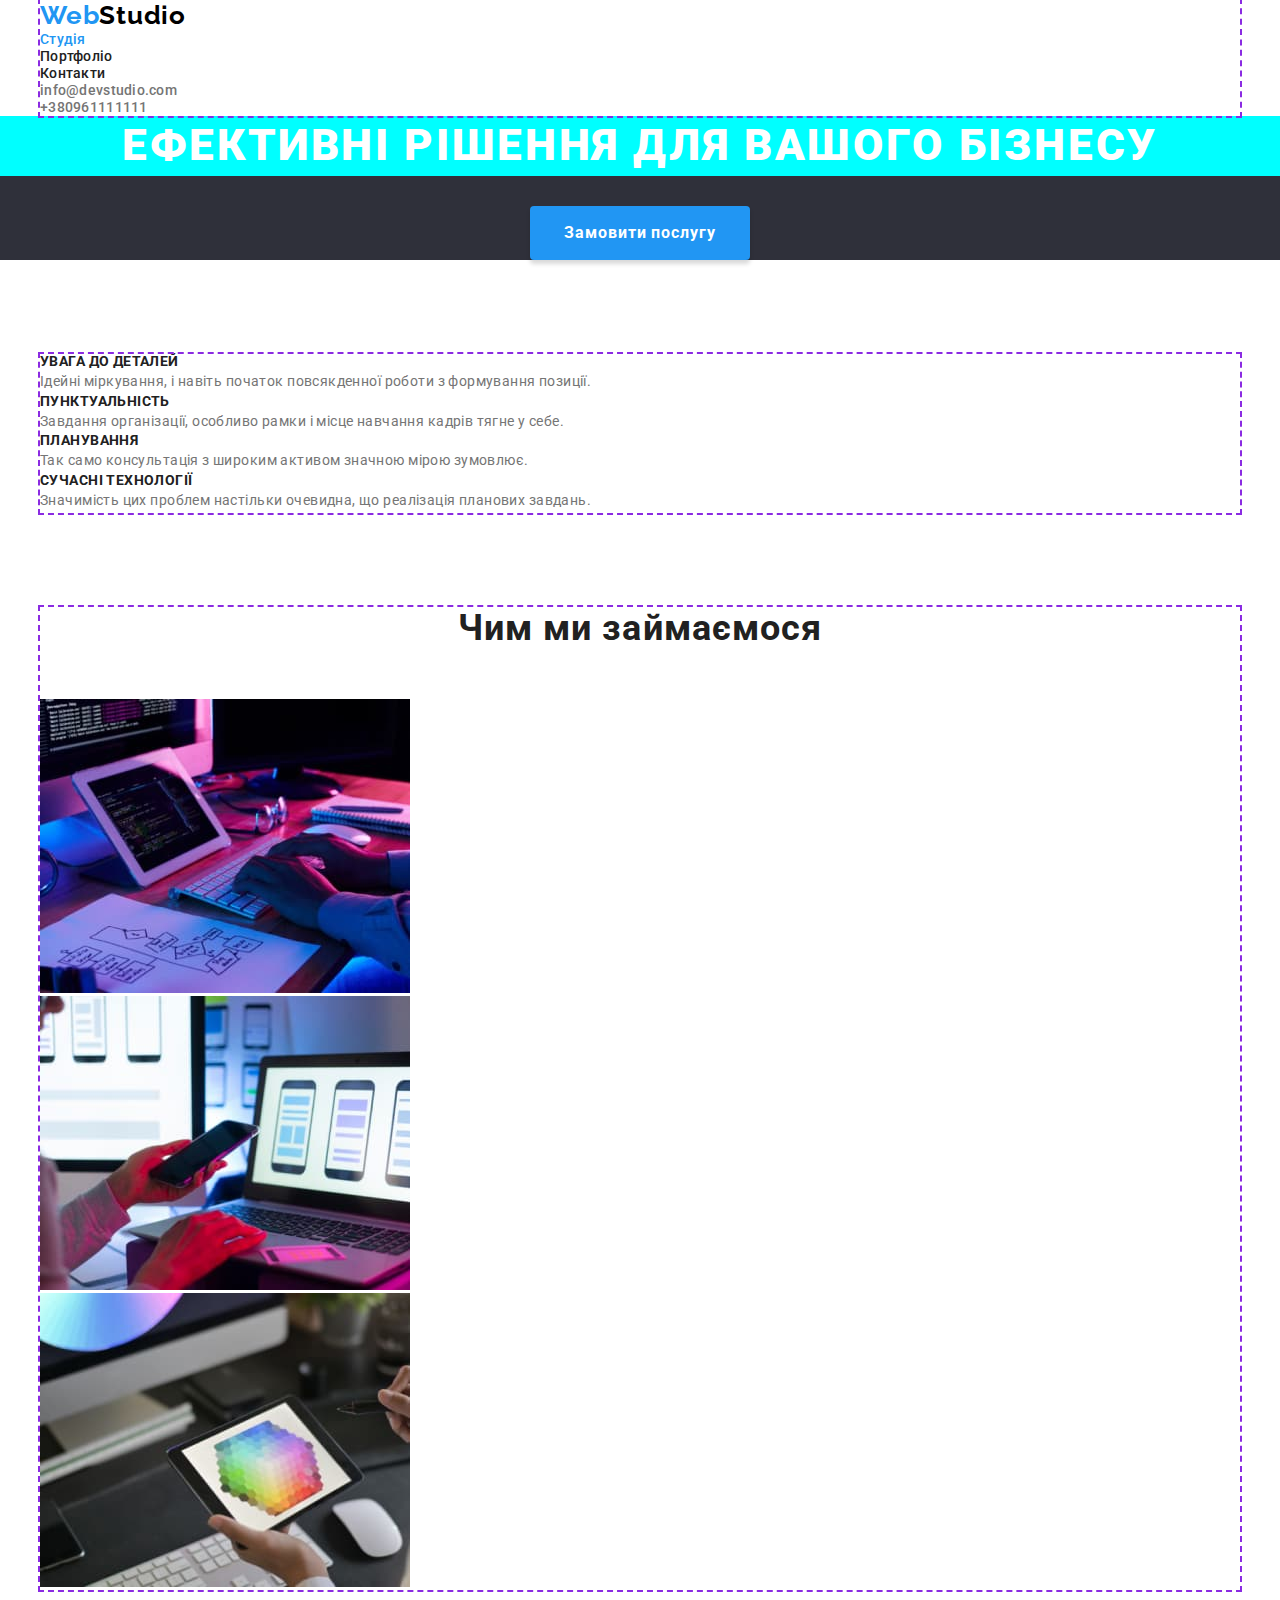
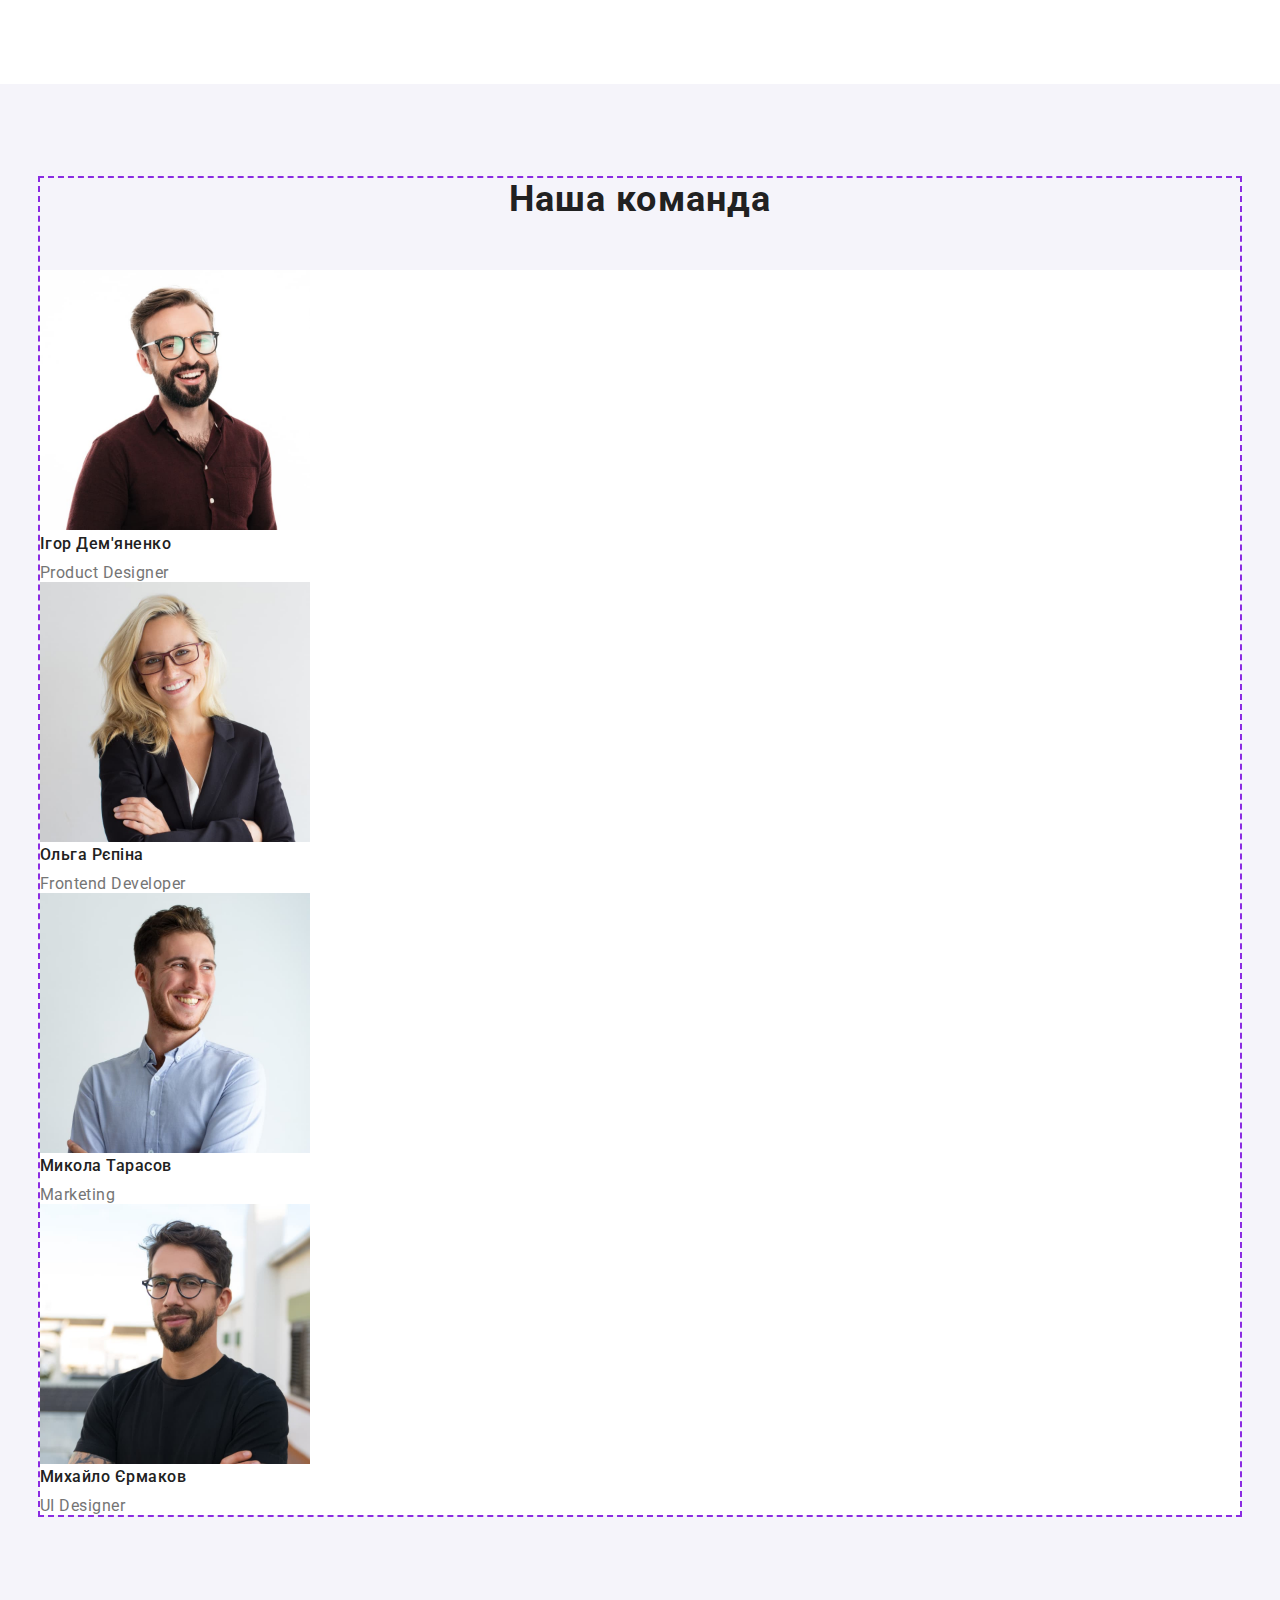
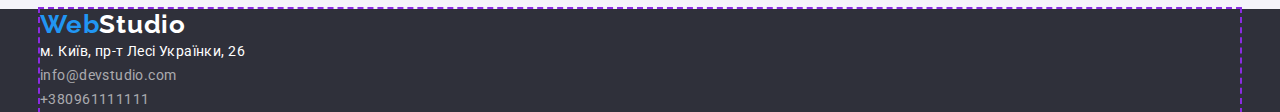
==== index.html @ f0065f86 "ДЗ№3" ====
<!DOCTYPE html>
<html lang="uk">
  <head>
    <meta charset="UTF-8" />
    <meta http-equiv="X-UA-Compatible" content="IE=edge" />
    <meta name="viewport" content="width=device-width, initial-scale=1.0" />

    <title>WebStudio</title>
    <link rel="preconnect" href="https://fonts.googleapis.com" />
    <link rel="preconnect" href="https://fonts.gstatic.com" crossorigin />
    <link
      href="https://fonts.googleapis.com/css2?family=Raleway:wght@700&family=Roboto:wght@400;500;700;900&display=swap"
      rel="stylesheet"
    />
    <link
      rel="stylesheet"
      href="https://cdnjs.cloudflare.com/ajax/libs/modern-normalize/1.1.0/modern-normalize.min.css"
    />
    <link rel="stylesheet" href="./css/style.css" />
  </head>
  <body>
    <!--Шапка сайту-->
    <header class="page-header">
      <div class="container">
        <nav>
          <a class="logo link" href="index.html"
            >Web<span class="logo-wrap">Studio</span>
          </a>
          <ul class="list">
            <li>
              <a class="site-nav link current" href="./index.html">Студія</a>
            </li>
            <li>
              <a class="site-nav link" href="./portfolio.html">Портфоліо</a>
            </li>
            <li><a class="site-nav link" href="#">Контакти</a></li>
          </ul>
        </nav>
        <ul class="list">
          <li>
            <a class="contacts-header link" href="mailto:info@devstudio.com"
              >info@devstudio.com</a
            >
          </li>
          <li>
            <a class="contacts-header link" href="tel:+380961111111"
              >+380961111111</a
            >
          </li>
        </ul>
      </div>
    </header>
    <main>
      <!--Герой-->
      <section class="hero">
        <h1 class="hero-text">Ефективні рішення для вашого бізнесу</h1>
        <button class="hero-button" type="button">Замовити послугу</button>
      </section>
      <!--Наші переваги-->
      <section class="section features">
        <div class="container">
          <h2 class="visually-hidden">Наші особливості</h2>
          <ul class="list">
            <li>
              <h3 class="features-tittle">УВАГА ДО ДЕТАЛЕЙ</h3>
              <p class="features-text">
                Ідейні міркування, і навіть початок повсякденної роботи з
                формування позиції.
              </p>
            </li>
            <li>
              <h3 class="features-tittle">ПУНКТУАЛЬНІСТЬ</h3>
              <p class="features-text">
                Завдання організації, особливо рамки і місце навчання кадрів
                тягне у себе.
              </p>
            </li>
            <li>
              <h3 class="features-tittle">ПЛАНУВАННЯ</h3>
              <p class="features-text">
                Так само консультація з широким активом значною мірою зумовлює.
              </p>
            </li>
            <li>
              <h3 class="features-tittle">СУЧАСНІ ТЕХНОЛОГІЇ</h3>
              <p class="features-text">
                Значимість цих проблем настільки очевидна, що реалізація
                планових завдань.
              </p>
            </li>
          </ul>
        </div>
      </section>
      <!--Чим займаємося-->
      <section class="section">
        <div class="container">
          <h2 class="section-tittle">Чим ми займаємося</h2>
          <ul class="list">
            <li>
              <img src="./imges/html.jpg" alt="html" width="370" height="294" />
            </li>
            <li>
              <img
                src="./imges/js.jpg"
                alt="javascript"
                width="370"
                height="294"
              />
            </li>
            <li>
              <img src="./imges/css.jpg" alt="css" width="370" height="294" />
            </li>
          </ul>
        </div>
      </section>
      <!--Команда-->
      <section class="team section">
        <div class="container">
          <h2 class="section-tittle">Наша команда</h2>
          <ul class="list">
            <li class="list-back">
              <img
                src="./imges/product_designer.jpg"
                alt="product_designer"
                width="270"
                height="260"
              />
              <h3 class="team-name">Ігор Дем'яненко</h3>
              <p class="team-text">Product Designer</p>
            </li>
            <li class="list-back">
              <img
                src="./imges/frontend_developer.jpg"
                alt="frontend_developer"
                width="270"
                height="260"
              />
              <h3 class="team-name">Ольга Рєпіна</h3>
              <p class="team-text">Frontend Developer</p>
            </li>
            <li class="list-back">
              <img
                src="./imges/marketing.jpg"
                alt="marketing"
                width="270"
                height="260"
              />
              <h3 class="team-name">Микола Тарасов</h3>
              <p class="team-text">Marketing</p>
            </li>
            <li class="list-back">
              <img
                src="./imges/ul_designer.jpg"
                alt="ul_designer"
                width="270"
                height="260"
              />
              <h3 class="team-name">Михайло Єрмаков</h3>
              <p class="team-text">UI Designer</p>
            </li>
          </ul>
        </div>
      </section>
    </main>
    <!--Футтер-->
    <footer class="footer">
      <div class="container">
        <a class="logo link" href="#"
          >Web<span class="logo-footer">Studio</span>
        </a>
        <address>
          <ul class="list">
            <li>
              <a
                class="footer-address link"
                href="https://goo.gl/maps/43y1ShWH6YqDdSyP7"
                target="_blank"
                rel="noopener nofollow noreferrer "
                >м. Київ, пр-т Лесі Українки, 26
              </a>
            </li>
            <li>
              <a class="footer-contacts link" href="mailto:info@devstudio.com"
                >info@devstudio.com</a
              >
            </li>
            <li>
              <a class="footer-contacts link" href="tel:+380961111111"
                >+380961111111</a
              >
            </li>
          </ul>
        </address>
      </div>
    </footer>
  </body>
</html>
---- css/style.css ----
/*колір основного тексту #212121;*/
/*колір допоміжного тексту #757575;*/
/*білий колір #FFFFFF;*/
/*акцент  #2196F3;*/

:root {
    --main-font: 'Roboto', sans-serif;
    /*колір-змінні*/
    --main-color:#212121;
    --secondary-color:#757575;
    --akcent-color:#2196F3;
    --white-color:#FFFFFF;
    --logo-secondary-color: #000000;
    --hero-footer-background:#2F303A;
    --background-team:#F5F4FA;
    --button-hover:#188CE8;
    --footer-contact-color:rgba(255, 255, 255, 0.6)

}
body{
    background-color:var(--white-color);
    font-family:var(--main-font);
    color:var(--main-color);
    font-size: 14px;
}
.list {
    padding: 0;
    margin: 0;
    list-style: none;
}
.link {
    text-decoration: none;
    font-style: normal;
}
h3,p{
    margin-top: 0;
    margin-bottom: 0;
}

.container {
    margin-left: auto;
    margin-right: auto;
    width: 1200px;
    outline: 2px dashed blueviolet;
}

 /*Шапка сайту*/
 .page-header{
    border-bottom: 1px #ECECEC;
 }
.logo{
    color: var(--akcent-color);
    font-family: 'Raleway';
    font-weight: 700;
    font-size: 26px;
    line-height: 1.19;
    letter-spacing: 0.03em;
    
}
.logo-wrap{
    color: var(--logo-secondary-color);
}

.site-nav{
    color: var(--main-color);
    font-weight: 500;
    line-height: 1.14;
    letter-spacing: 0.02em
}
.site-nav:hover, .site-nav:focus{
    color: var(--akcent-color);
}
.contacts-header {
    color: var(--secondary-color);
    font-weight: 500;
    line-height: 1.14;
    letter-spacing: 0.02em;
}
.contacts-header:hover,.contacts-header:focus {
    color: var(--akcent-color);
}
/*Герой*/
.hero{
    text-align: center;
    background-color:var(--hero-footer-background) ;
}
.hero-text{
    margin-top: 0;
    margin-bottom: 30px;
    color:var(--white-color);
    font-weight: 900;
    font-size: 44px;
    line-height: 1.36;
    letter-spacing: 0.06em;
    text-transform: uppercase;
    background-color: aqua;

}

.hero-button{
    border-radius: 4px;
    padding: 10px 32px;
    background-color: var(--akcent-color);
    color: var(--white-color);
    cursor: pointer;
    border-color:transparent;
    box-shadow: 0px 4px 4px rgba(0, 0, 0, 0.15);
    font-family: var(--main-font);
    font-weight: 700;
    font-size: 16px;
    line-height: 1.9;
    letter-spacing: 0.06em;
}
.hero-button:hover,
.hero-button:focus {
    background-color: var(--button-hover)
}
/*Наші переваги*/
.section{
    padding-top: 94px;
    padding-bottom: 94px;    
}
.features{
    padding-bottom: 0;
}
.features-tittle{
    margin-top: 0;
    margin-bottom: 10;
    color: var(--main-color);
    font-weight: 700;
    font-size: 14px;
    line-height: 1.14;
    letter-spacing: 0.03em;
}
.features-text{
    color: var(--secondary-color);
    font-size: 14px;
    line-height: 1.7;
    letter-spacing: 0.03em;
}
.visually-hidden{
    position: absolute;
    white-space: nowrap;
    width: 1px;
    height: 1px;
    overflow: hidden;
    border: 0;
    padding: 0;
    clip: rect(0 0 0 0);
    clip-path: inset(50%);
    margin: -1px;
}
/*Чим займаємося*/

.section-tittle{
    margin-top: 0;
    margin-bottom: 50px;
    text-align: center;
    font-weight: 700;
    font-size: 36px;
    line-height: 1.17;
    letter-spacing: 0.03em;
}
/*Команда*/
.team{
 
    background-color:var(--background-team);
}

.team-name{
    margin-bottom: 10px;
    font-weight: 500;
    font-size: 16px;
    line-height: 1.19;
    letter-spacing: 0.03em;
    
}
.team-text{
    color: var(--secondary-color);
    font-size: 16px;
    line-height: 1.19;
    letter-spacing: 0.03em;
}
.list-back{
    background-color: var(--white-color);
}

/*Футер*/
.footer{
    background-color:var(--hero-footer-background) ;
}
.logo-footer {
    color: var(--white-color);
}
.footer-address{
    color: var(--white-color);
    letter-spacing: 0.03em;
    line-height:1.71;
}
.footer-contacts{
    color:var(--footer-contact-color) ;
    letter-spacing: 0.03em;
    line-height:1.71;
}
.footer-contacts:hover, .footer-contacts:focus,.footer-address:hover,.footer-address:focus {
    color:var(--akcent-color);
}

/*Портфоліо*/
/*Проекти*/
.filter-button{
color: var(--main-color);
border-color: transparent;
cursor: pointer;
background: var(--background-team);
font-family: inherit;
font-weight: 500;
font-size: 16px;
line-height: 1.62;
text-align: center;
letter-spacing: 0.03em;
}
.filter-button:hover{
color: var(--white-color);
background: var(--akcent-color);
}
.section-project{
    color: var(--main-color);
    font-weight: 700;
    font-size: 18px;
    line-height: 2;
    letter-spacing: 0.06em;
}
.project-text{
    color: var(--secondary-color);
    font-size: 16px;
    line-height: 1.88;
    letter-spacing: 0.03em;
}
.current{
    color: var(--akcent-color);
}
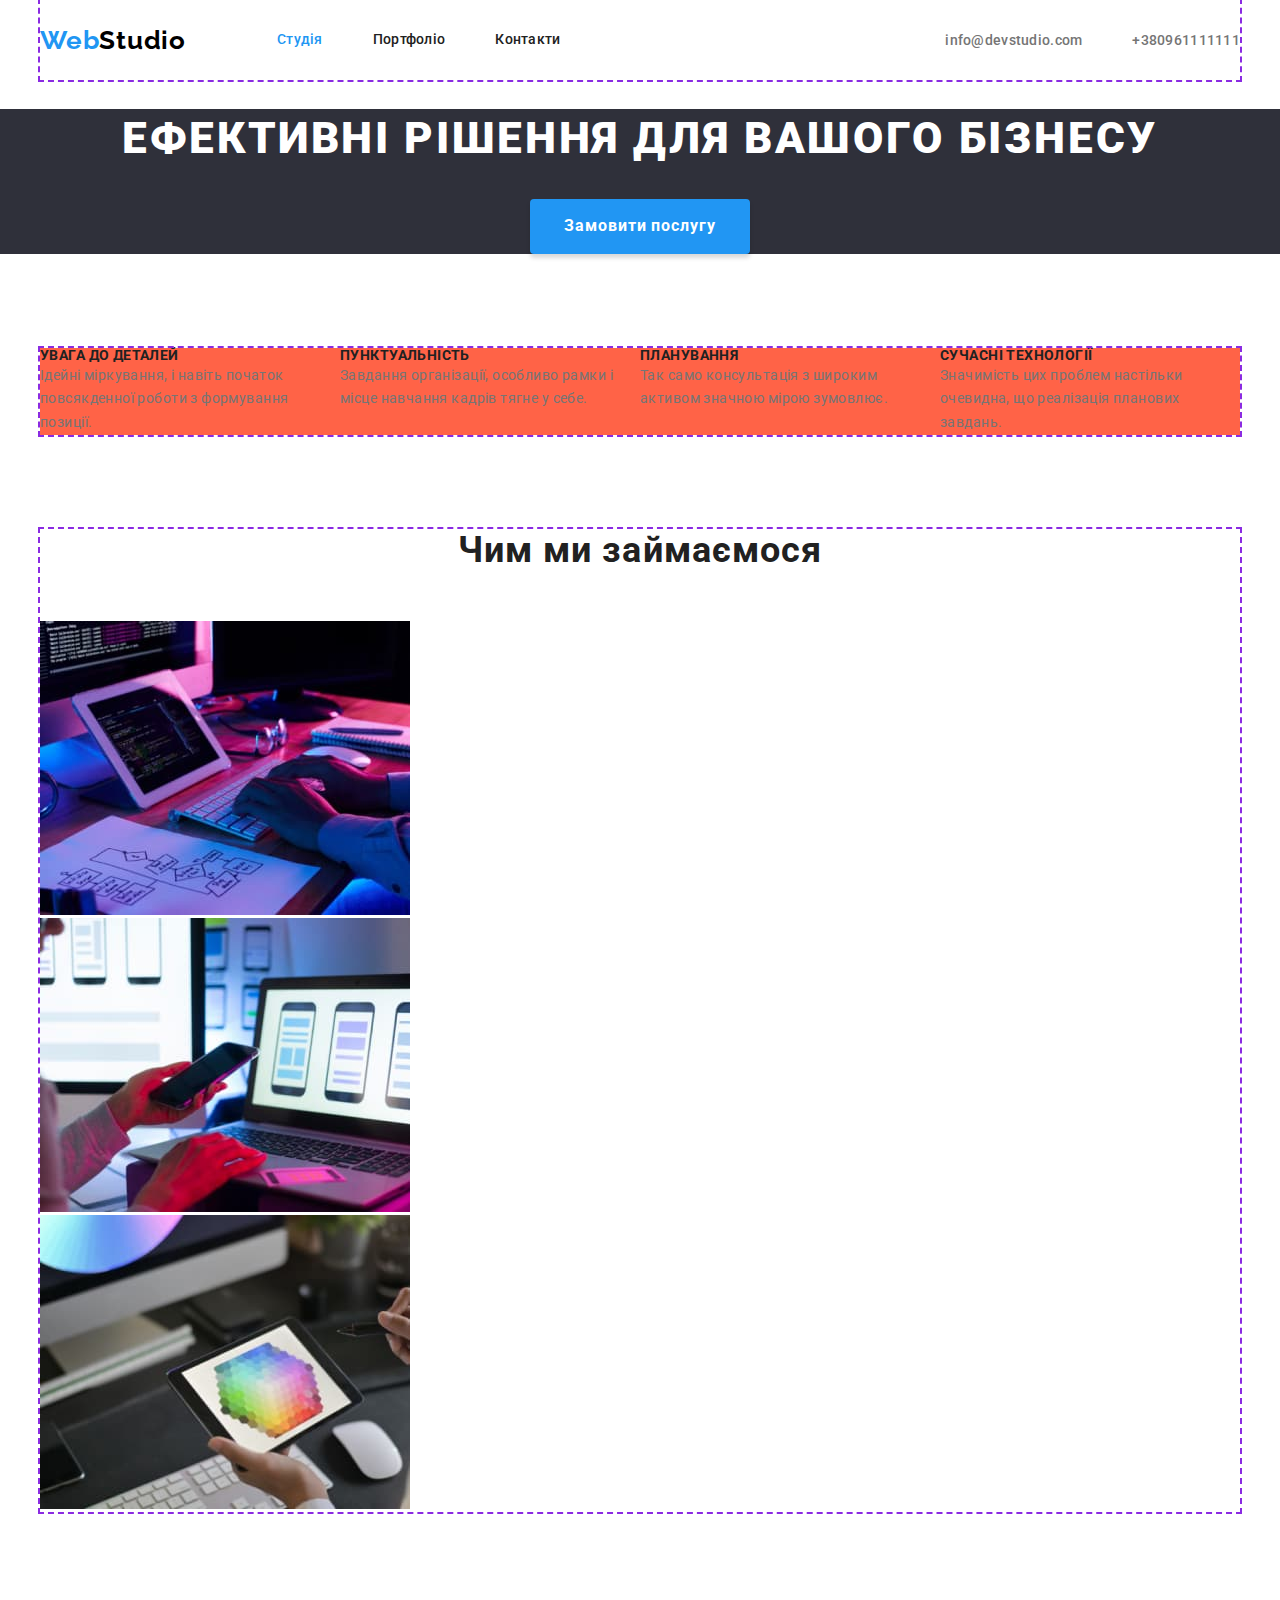
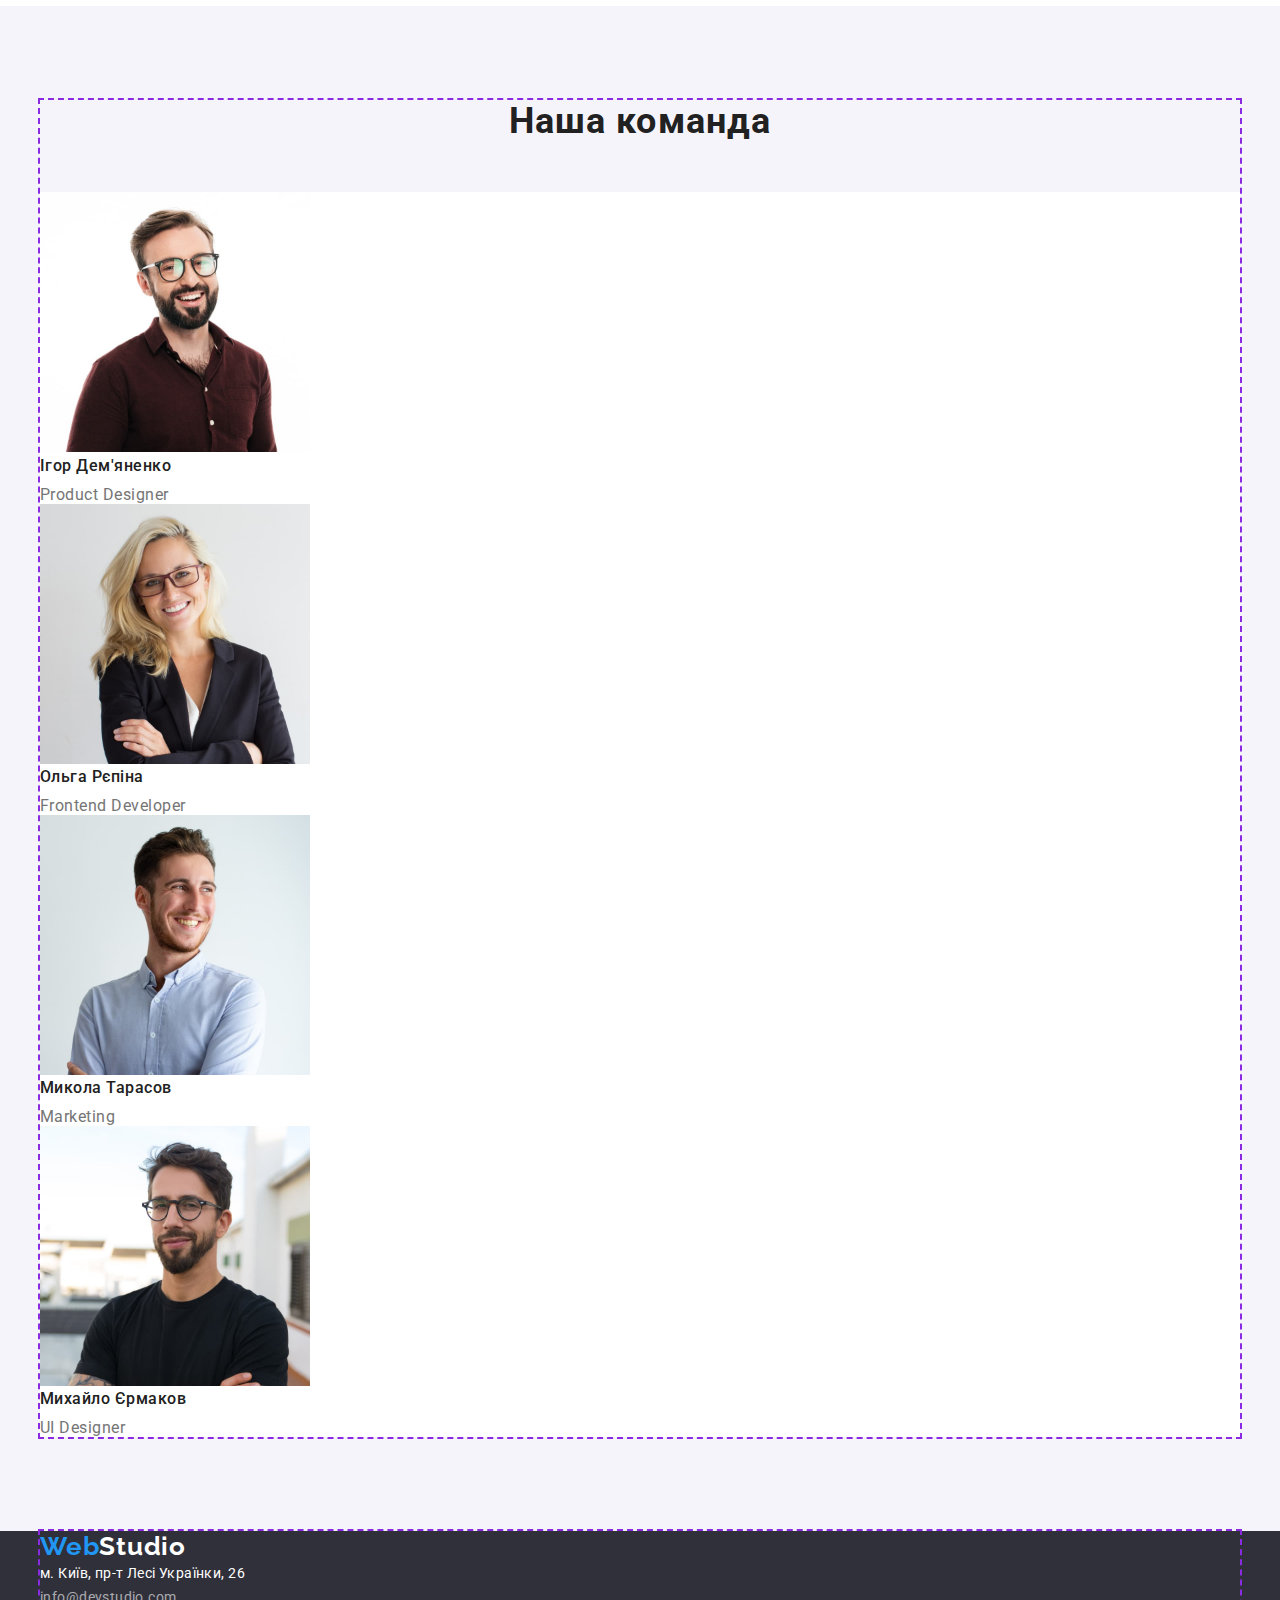
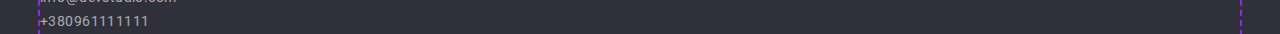
==== commit 653da01e: "ДЗ№3" ====
--- a/index.html
+++ b/index.html
@@ -21,28 +21,30 @@
   <body>
     <!--Шапка сайту-->
     <header class="page-header">
-      <div class="container">
+      <div class="container nav-contacts">
+        <a class="logo link" href="index.html"
+          >Web<span class="logo-wrap">Studio</span>
+        </a>
         <nav>
-          <a class="logo link" href="index.html"
-            >Web<span class="logo-wrap">Studio</span>
-          </a>
-          <ul class="list">
-            <li>
+          <ul class="nav list">
+            <li class="item">
               <a class="site-nav link current" href="./index.html">Студія</a>
             </li>
-            <li>
+            <li class="item">
               <a class="site-nav link" href="./portfolio.html">Портфоліо</a>
             </li>
-            <li><a class="site-nav link" href="#">Контакти</a></li>
+            <li class="item">
+              <a class="site-nav link" href="#">Контакти</a>
+            </li>
           </ul>
         </nav>
-        <ul class="list">
-          <li>
+        <ul class="contacts list">
+          <li class="item">
             <a class="contacts-header link" href="mailto:info@devstudio.com"
               >info@devstudio.com</a
             >
           </li>
-          <li>
+          <li class="item">
             <a class="contacts-header link" href="tel:+380961111111"
               >+380961111111</a
             >
@@ -60,28 +62,28 @@
       <section class="section features">
         <div class="container">
           <h2 class="visually-hidden">Наші особливості</h2>
-          <ul class="list">
-            <li>
+          <ul class="list features-list">
+            <li class="item">
               <h3 class="features-tittle">УВАГА ДО ДЕТАЛЕЙ</h3>
               <p class="features-text">
                 Ідейні міркування, і навіть початок повсякденної роботи з
                 формування позиції.
               </p>
             </li>
-            <li>
+            <li class="item">
               <h3 class="features-tittle">ПУНКТУАЛЬНІСТЬ</h3>
               <p class="features-text">
                 Завдання організації, особливо рамки і місце навчання кадрів
                 тягне у себе.
               </p>
             </li>
-            <li>
+            <li class="item">
               <h3 class="features-tittle">ПЛАНУВАННЯ</h3>
               <p class="features-text">
                 Так само консультація з широким активом значною мірою зумовлює.
               </p>
             </li>
-            <li>
+            <li class="item">
               <h3 class="features-tittle">СУЧАСНІ ТЕХНОЛОГІЇ</h3>
               <p class="features-text">
                 Значимість цих проблем настільки очевидна, що реалізація
@@ -92,7 +94,7 @@
         </div>
       </section>
       <!--Чим займаємося-->
-      <section class="section">
+      <section class="section no-padding">
         <div class="container">
           <h2 class="section-tittle">Чим ми займаємося</h2>
           <ul class="list">
--- a/css/style.css
+++ b/css/style.css
@@ -48,6 +48,10 @@
  .page-header{
     border-bottom: 1px #ECECEC;
  }
+.nav-contacts{
+    align-items: center;
+    display: flex;
+}
 .logo{
     color: var(--akcent-color);
     font-family: 'Raleway';
@@ -60,8 +64,20 @@
 .logo-wrap{
     color: var(--logo-secondary-color);
 }
-
+.nav{
+    display: flex;
+    margin-left: 91px;
+
+}
+
+.nav .item +.item{
+    margin-left: 50px;
+}
 .site-nav{
+    display: block;
+    padding-top: 32px;
+    padding-bottom: 32px;
+
     color: var(--main-color);
     font-weight: 500;
     line-height: 1.14;
@@ -70,6 +86,13 @@
 .site-nav:hover, .site-nav:focus{
     color: var(--akcent-color);
 }
+.contacts{
+    display: flex;
+    margin-left: auto;
+}
+.contacts .item + .item{
+margin-left: 50px;
+}
 .contacts-header {
     color: var(--secondary-color);
     font-weight: 500;
@@ -85,7 +108,6 @@
     background-color:var(--hero-footer-background) ;
 }
 .hero-text{
-    margin-top: 0;
     margin-bottom: 30px;
     color:var(--white-color);
     font-weight: 900;
@@ -93,7 +115,6 @@
     line-height: 1.36;
     letter-spacing: 0.06em;
     text-transform: uppercase;
-    background-color: aqua;
 
 }
 
@@ -120,8 +141,16 @@
     padding-top: 94px;
     padding-bottom: 94px;    
 }
-.features{
-    padding-bottom: 0;
+.features-list{
+    display: flex;
+    flex-wrap: wrap;
+}
+.features-list .item{
+    width: 300px;
+    background-color: tomato;
+}
+.section.no-padding{
+padding-top: 0;
 }
 .features-tittle{
     margin-top: 0;
@@ -209,6 +238,9 @@
 /*Портфоліо*/
 /*Проекти*/
 .filter-button{
+min-width: 130px;
+padding: 6px 25px;
+border-radius: 4px ;
 color: var(--main-color);
 border-color: transparent;
 cursor: pointer;
@@ -221,10 +253,13 @@
 letter-spacing: 0.03em;
 }
 .filter-button:hover{
+box-shadow: 0px 3px 1px rgba(0, 0, 0, 0.1), 0px 1px 2px rgba(0, 0, 0, 0.08), 0px 2px 2px rgba(0, 0, 0, 0.12);
 color: var(--white-color);
 background: var(--akcent-color);
 }
 .section-project{
+    margin-top: 20px;
+    margin-bottom: 4px;
     color: var(--main-color);
     font-weight: 700;
     font-size: 18px;
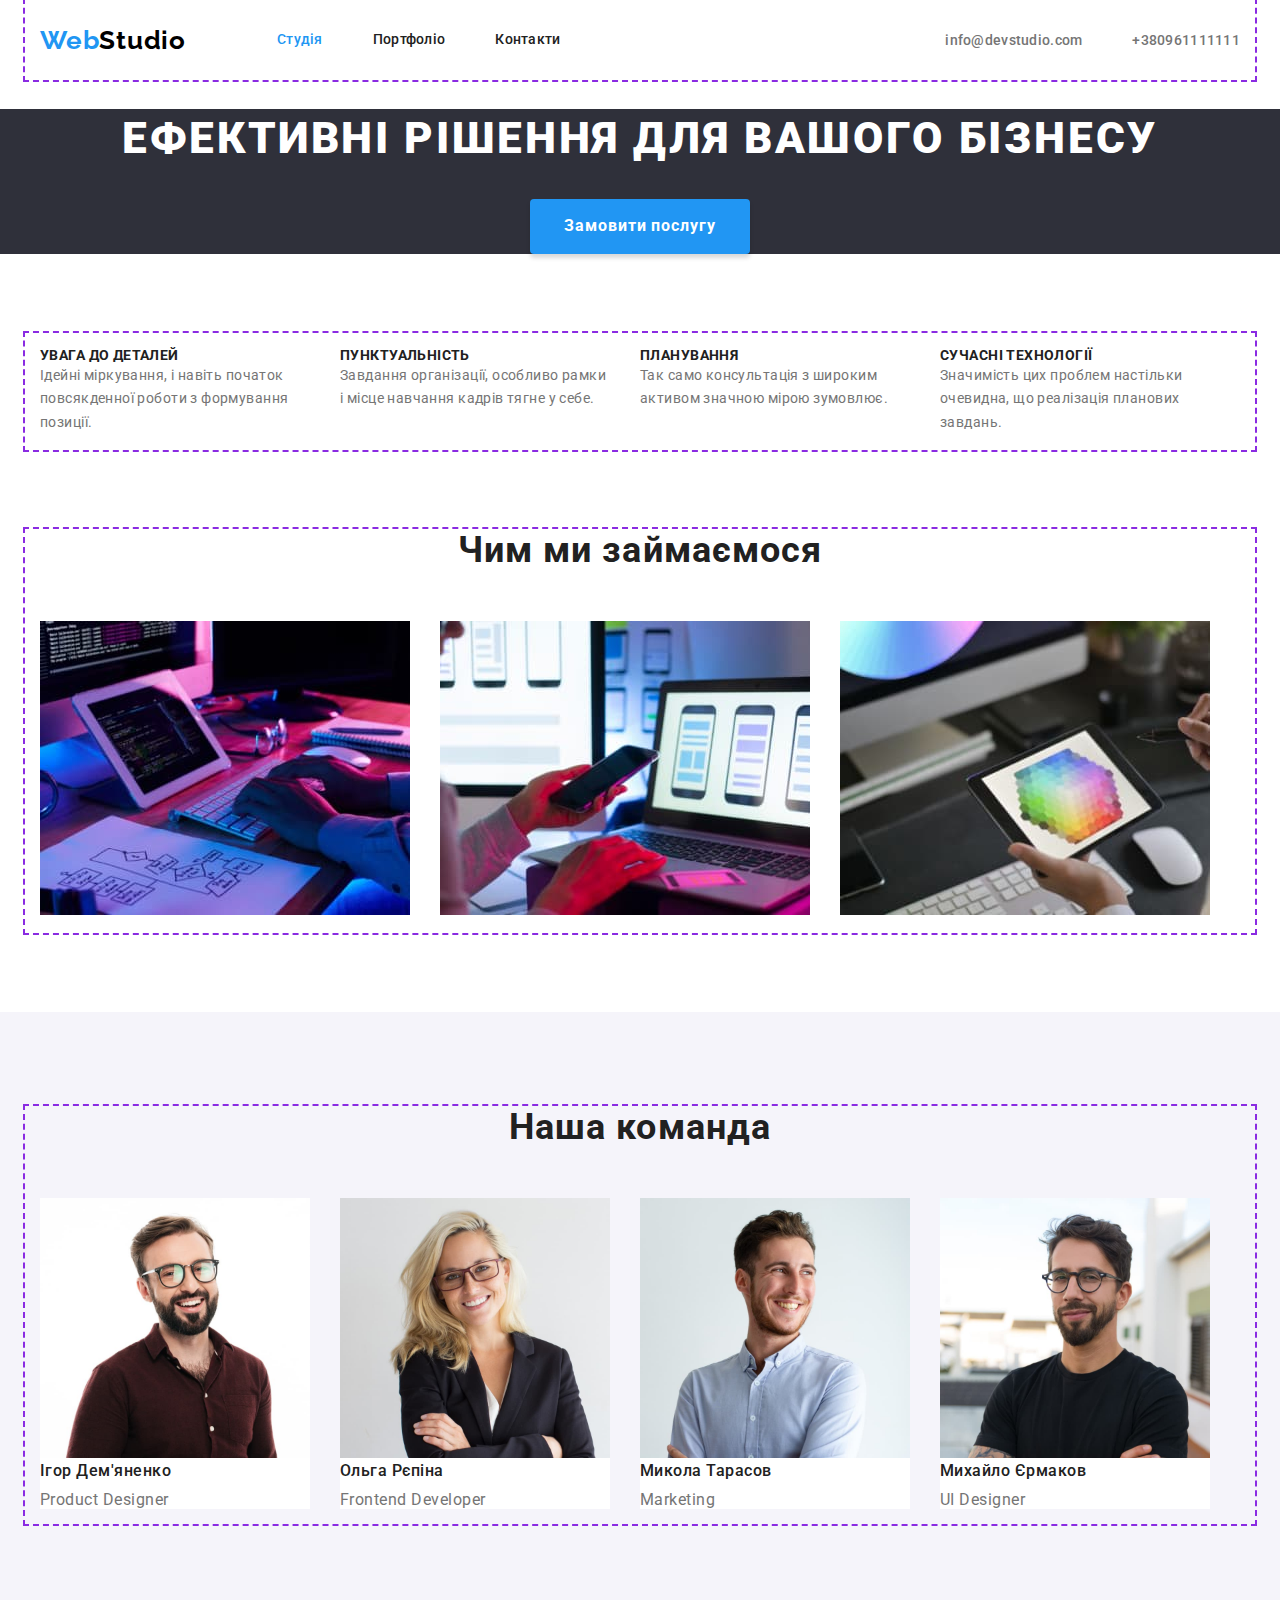
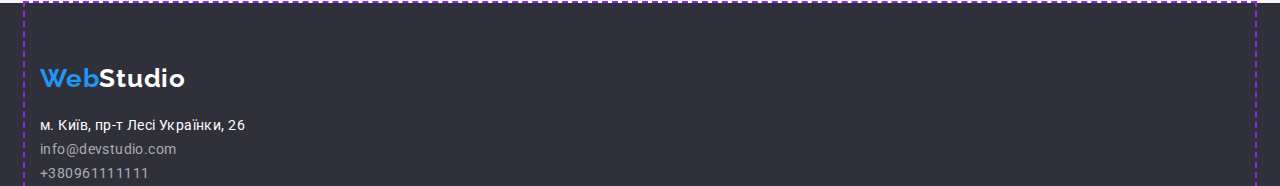
==== commit 43e73f77: "ДЗ№3" ====
--- a/index.html
+++ b/index.html
@@ -97,20 +97,15 @@
       <section class="section no-padding">
         <div class="container">
           <h2 class="section-tittle">Чим ми займаємося</h2>
-          <ul class="list">
-            <li>
-              <img src="./imges/html.jpg" alt="html" width="370" height="294" />
+          <ul class="tittle list">
+            <li class="item">
+              <img src="./imges/html.jpg" alt="html" width="370" />
             </li>
-            <li>
-              <img
-                src="./imges/js.jpg"
-                alt="javascript"
-                width="370"
-                height="294"
-              />
+            <li class="item">
+              <img src="./imges/js.jpg" alt="javascript" width="370" />
             </li>
-            <li>
-              <img src="./imges/css.jpg" alt="css" width="370" height="294" />
+            <li class="item">
+              <img src="./imges/css.jpg" alt="css" width="370" />
             </li>
           </ul>
         </div>
@@ -119,7 +114,7 @@
       <section class="team section">
         <div class="container">
           <h2 class="section-tittle">Наша команда</h2>
-          <ul class="list">
+          <ul class="personnel list">
             <li class="list-back">
               <img
                 src="./imges/product_designer.jpg"
@@ -167,9 +162,11 @@
     <!--Футтер-->
     <footer class="footer">
       <div class="container">
-        <a class="logo link" href="#"
-          >Web<span class="logo-footer">Studio</span>
-        </a>
+        <div class="lower-logo">
+          <a class="logo link" href="#"
+            >Web<span class="logo-footer">Studio</span>
+          </a>
+        </div>
         <address>
           <ul class="list">
             <li>
--- a/css/style.css
+++ b/css/style.css
@@ -40,7 +40,9 @@
 .container {
     margin-left: auto;
     margin-right: auto;
-    width: 1200px;
+    padding-left: 15px;
+    padding-right: 15px;
+    width: 1230px;
     outline: 2px dashed blueviolet;
 }
 
@@ -144,10 +146,11 @@
 .features-list{
     display: flex;
     flex-wrap: wrap;
+    margin: -15px;
 }
 .features-list .item{
-    width: 300px;
-    background-color: tomato;
+    width: 270px;
+    margin: 15px;
 }
 .section.no-padding{
 padding-top: 0;
@@ -190,10 +193,28 @@
     line-height: 1.17;
     letter-spacing: 0.03em;
 }
+.tittle{
+    display: flex;
+    flex-wrap: wrap;
+    margin: -15px;;
+}
+.tittle .item{
+ margin: 15px;
+}
+
+
 /*Команда*/
 .team{
  
     background-color:var(--background-team);
+}
+.personnel{
+    display: flex;
+    flex-wrap: wrap;
+    margin: -15px;
+}
+.personnel .list-back{
+    margin: 15px;
 }
 
 .team-name{
@@ -217,6 +238,10 @@
 /*Футер*/
 .footer{
     background-color:var(--hero-footer-background) ;
+}
+.lower-logo{
+   padding-top: 60px;
+   margin-bottom: 20px;
 }
 .logo-footer {
     color: var(--white-color);
@@ -257,6 +282,39 @@
 color: var(--white-color);
 background: var(--akcent-color);
 }
+.button-portfolio{
+    display: flex;
+    flex-wrap: wrap;
+    justify-content: center;
+
+
+    /* background-color: tomato; */
+}
+.button-portfolio>li{
+    margin-left: 8px;
+    margin-bottom: 34px;
+}
+.project{
+    display: flex;
+    flex-wrap:wrap ;
+    margin:-15px ;
+}
+.works{
+    width: 370px;
+    margin: 15px;
+/* width: 380px;
+margin-right: 30px;
+margin-bottom: 30px; */
+/* background-color: aqua; */
+}
+
+/* .works:nth-child(3n){
+    margin-right: 0;
+}
+.works:nth-last-child(-n+3){
+    margin-bottom: 0;
+} */
+
 .section-project{
     margin-top: 20px;
     margin-bottom: 4px;
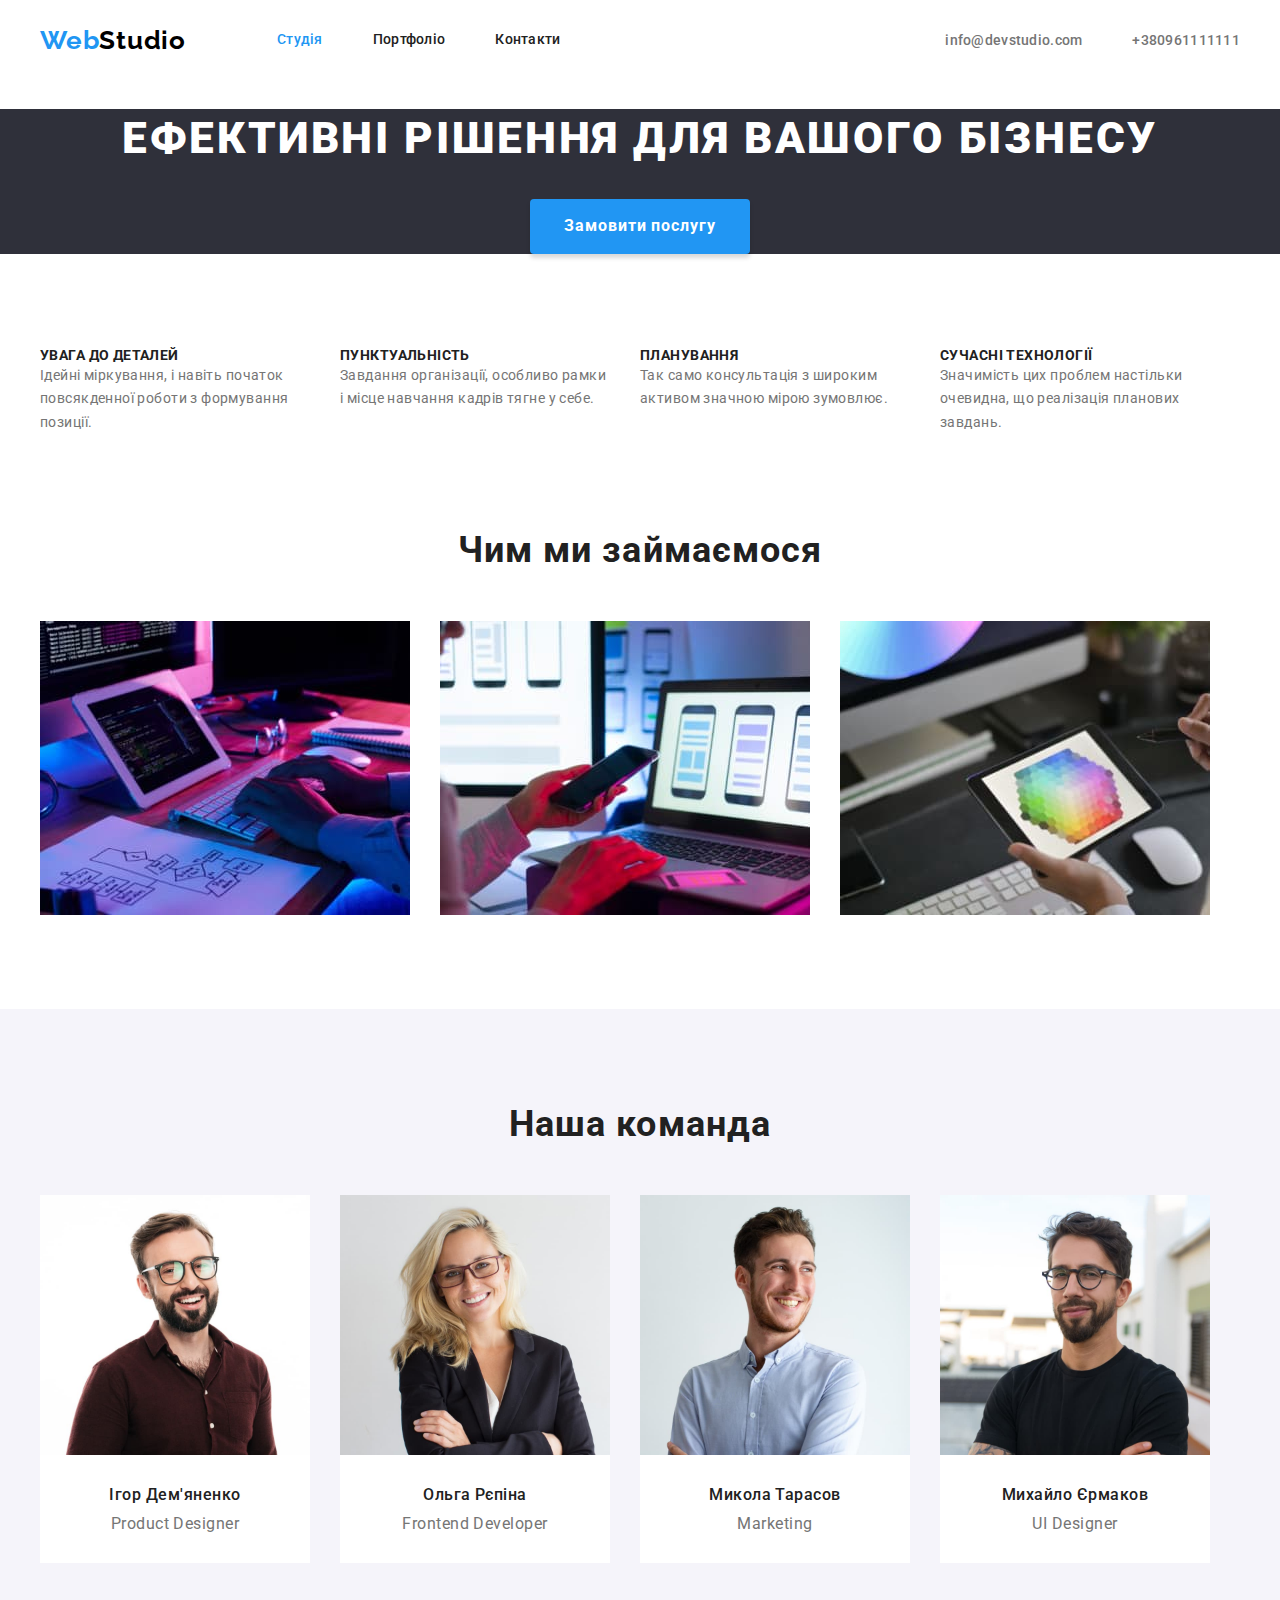
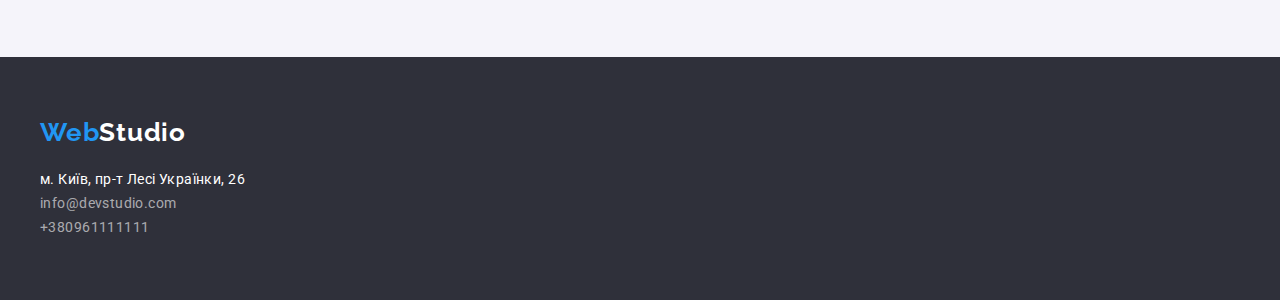
==== commit d2e505b2: "ДЗ№3" ====
--- a/index.html
+++ b/index.html
@@ -122,8 +122,10 @@
                 width="270"
                 height="260"
               />
-              <h3 class="team-name">Ігор Дем'яненко</h3>
-              <p class="team-text">Product Designer</p>
+              <div class="team-members">
+                <h3 class="team-name">Ігор Дем'яненко</h3>
+                <p class="team-text">Product Designer</p>
+              </div>
             </li>
             <li class="list-back">
               <img
@@ -132,8 +134,10 @@
                 width="270"
                 height="260"
               />
-              <h3 class="team-name">Ольга Рєпіна</h3>
-              <p class="team-text">Frontend Developer</p>
+              <div class="team-members">
+                <h3 class="team-name">Ольга Рєпіна</h3>
+                <p class="team-text">Frontend Developer</p>
+              </div>
             </li>
             <li class="list-back">
               <img
@@ -142,8 +146,10 @@
                 width="270"
                 height="260"
               />
-              <h3 class="team-name">Микола Тарасов</h3>
-              <p class="team-text">Marketing</p>
+              <div class="team-members">
+                <h3 class="team-name">Микола Тарасов</h3>
+                <p class="team-text">Marketing</p>
+              </div>
             </li>
             <li class="list-back">
               <img
@@ -152,8 +158,10 @@
                 width="270"
                 height="260"
               />
-              <h3 class="team-name">Михайло Єрмаков</h3>
-              <p class="team-text">UI Designer</p>
+              <div class="team-members">
+                <h3 class="team-name">Михайло Єрмаков</h3>
+                <p class="team-text">UI Designer</p>
+              </div>
             </li>
           </ul>
         </div>
--- a/css/style.css
+++ b/css/style.css
@@ -32,7 +32,7 @@
     text-decoration: none;
     font-style: normal;
 }
-h3,p{
+h2,h3,p{
     margin-top: 0;
     margin-bottom: 0;
 }
@@ -43,7 +43,7 @@
     padding-left: 15px;
     padding-right: 15px;
     width: 1230px;
-    outline: 2px dashed blueviolet;
+    /* outline: 2px dashed blueviolet; */
 }
 
  /*Шапка сайту*/
@@ -216,8 +216,14 @@
 .personnel .list-back{
     margin: 15px;
 }
+.team-members{
+    padding-top: 30px;
+    padding-bottom: 30px;
+}
 
 .team-name{
+    margin-bottom: 10px;
+    text-align: center;
     margin-bottom: 10px;
     font-weight: 500;
     font-size: 16px;
@@ -226,6 +232,7 @@
     
 }
 .team-text{
+    text-align: center;
     color: var(--secondary-color);
     font-size: 16px;
     line-height: 1.19;
@@ -245,6 +252,9 @@
 }
 .logo-footer {
     color: var(--white-color);
+}
+address>.list{
+    padding-bottom: 60px;
 }
 .footer-address{
     color: var(--white-color);
@@ -316,13 +326,16 @@
 } */
 
 .section-project{
-    margin-top: 20px;
+    margin-top: 0;
     margin-bottom: 4px;
     color: var(--main-color);
     font-weight: 700;
     font-size: 18px;
     line-height: 2;
     letter-spacing: 0.06em;
+}
+img{
+    display: block;
 }
 .project-text{
     color: var(--secondary-color);
@@ -330,6 +343,19 @@
     line-height: 1.88;
     letter-spacing: 0.03em;
 }
+.project-boder{
+    padding: 20px 24px;
+    border-right-width: 1px;
+    border-right-style: solid;
+    border-right-color: #EEEEEE;
+    border-left-width: 1px;
+    border-left-style: solid;
+    border-left-color: #EEEEEE;
+    border-bottom-width: 1px;
+    border-bottom-style: solid;
+    border-bottom-color: #EEEEEE;
+
+}
 .current{
     color: var(--akcent-color);
 }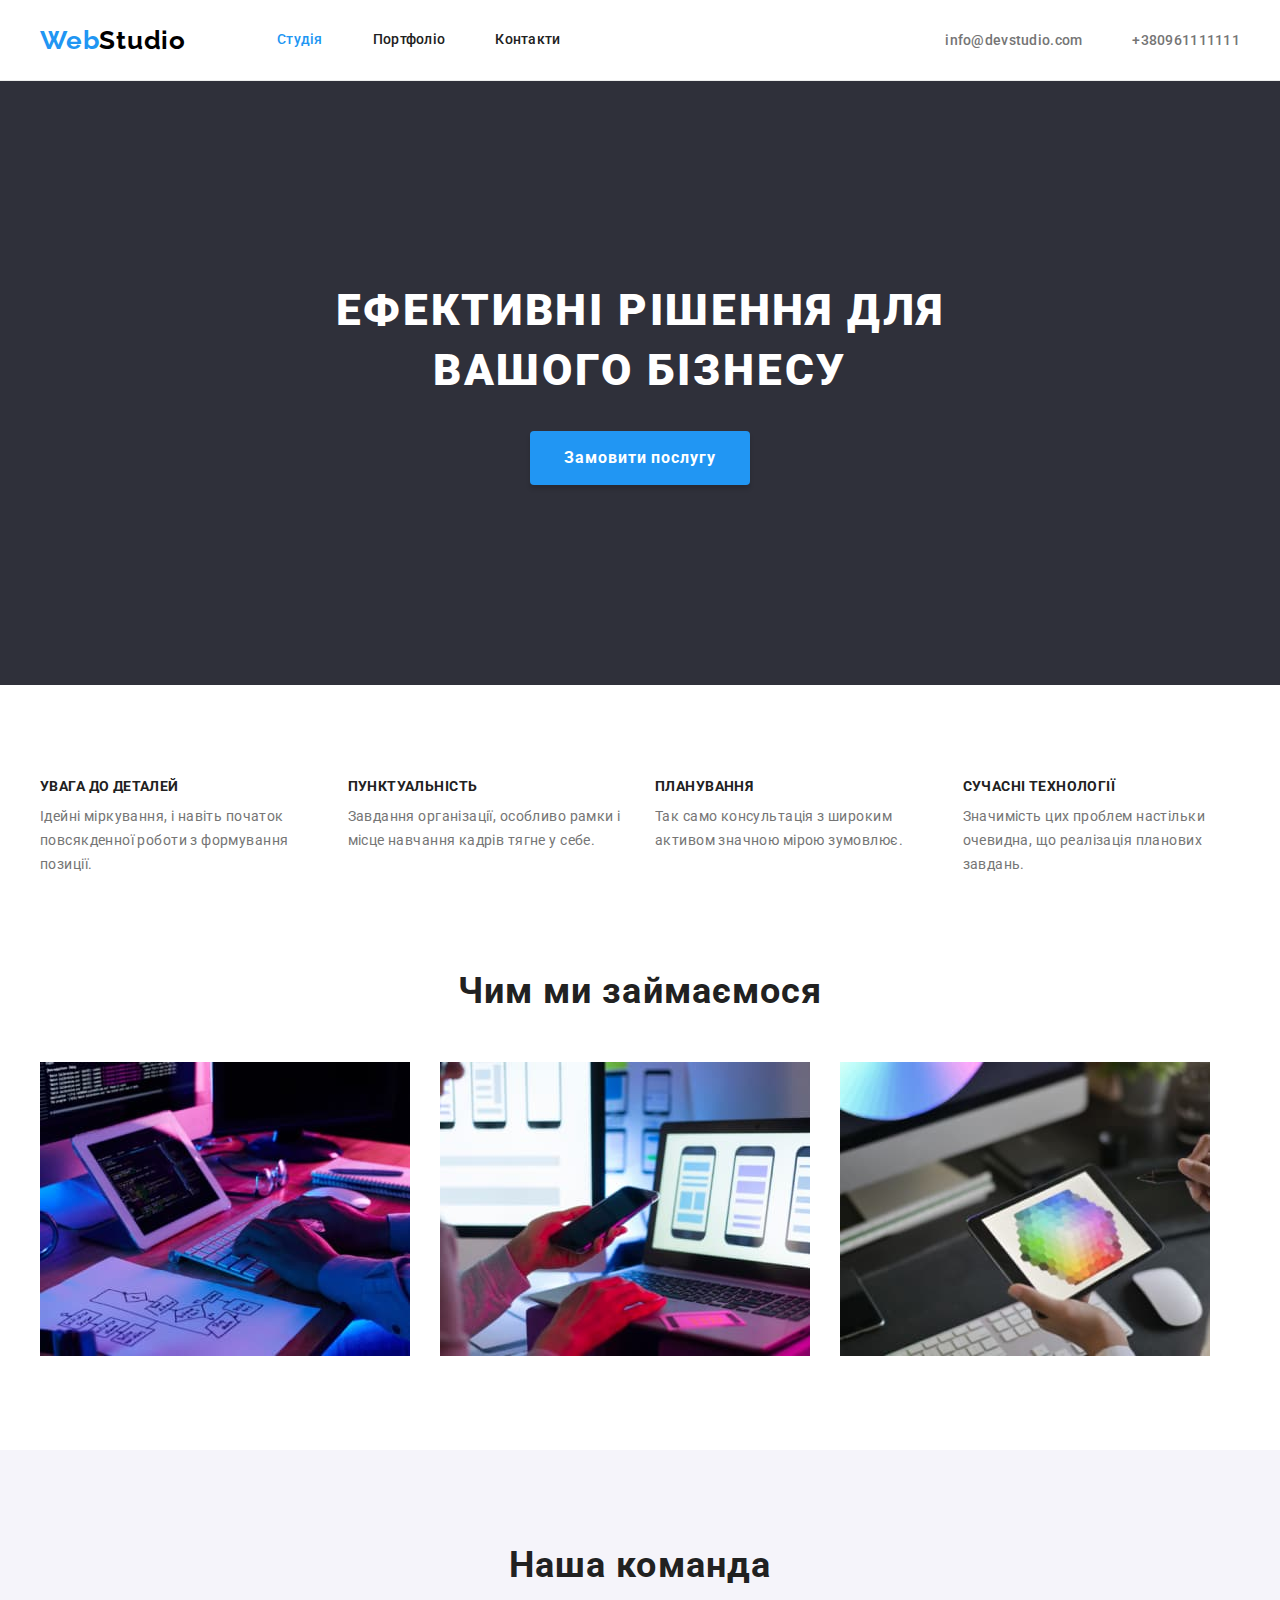
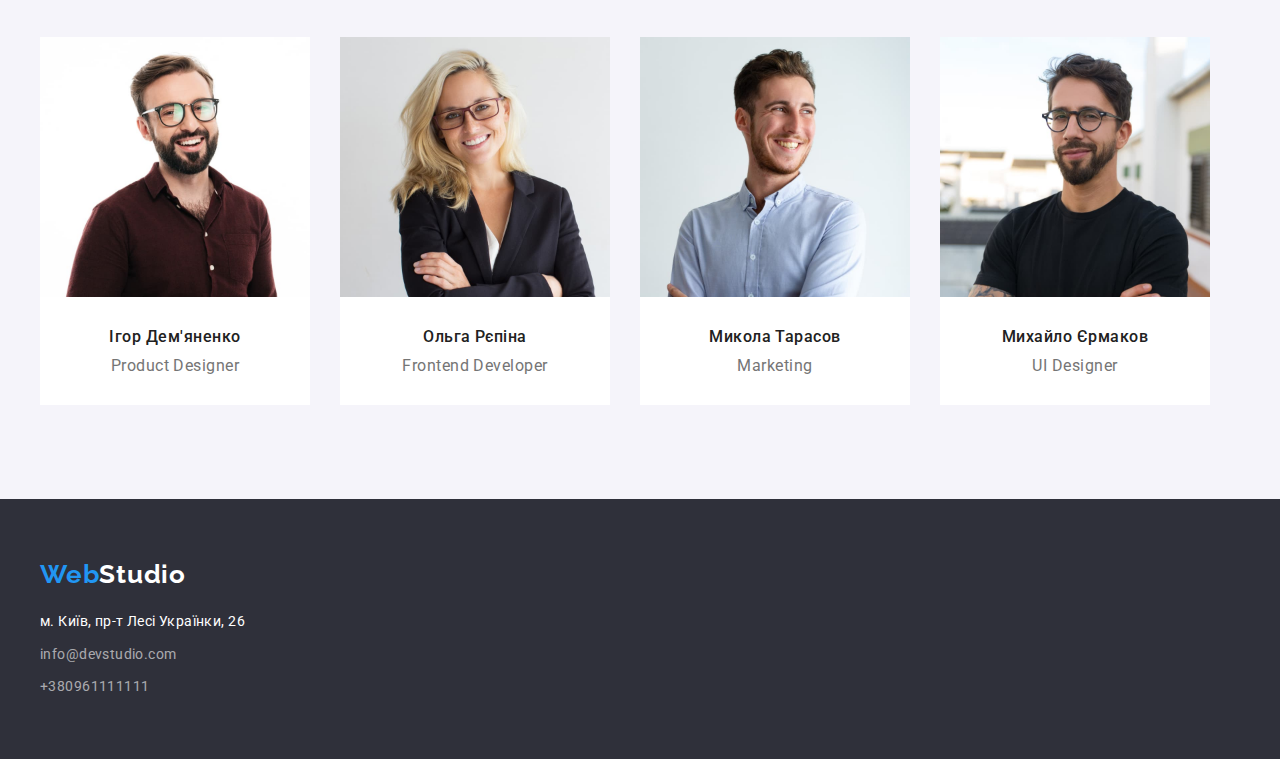
==== commit 08218499: "ДЗ№3" ====
--- a/index.html
+++ b/index.html
@@ -170,14 +170,13 @@
     <!--Футтер-->
     <footer class="footer">
       <div class="container">
-        <div class="lower-logo">
-          <a class="logo link" href="#"
-            >Web<span class="logo-footer">Studio</span>
-          </a>
-        </div>
+        <a class="logo link" href="#"
+          >Web<span class="logo-footer">Studio</span>
+        </a>
+
         <address>
           <ul class="list">
-            <li>
+            <li class="list-footer">
               <a
                 class="footer-address link"
                 href="https://goo.gl/maps/43y1ShWH6YqDdSyP7"
@@ -186,12 +185,12 @@
                 >м. Київ, пр-т Лесі Українки, 26
               </a>
             </li>
-            <li>
+            <li class="list-footer">
               <a class="footer-contacts link" href="mailto:info@devstudio.com"
                 >info@devstudio.com</a
               >
             </li>
-            <li>
+            <li class="list-footer">
               <a class="footer-contacts link" href="tel:+380961111111"
                 >+380961111111</a
               >
--- a/css/style.css
+++ b/css/style.css
@@ -32,11 +32,13 @@
     text-decoration: none;
     font-style: normal;
 }
-h2,h3,p{
-    margin-top: 0;
-    margin-bottom: 0;
-}
-
+ul,h1,h2,h3,p{
+    margin: 0;
+    padding: 0;
+}
+img {
+    display: block;
+}
 .container {
     margin-left: auto;
     margin-right: auto;
@@ -48,7 +50,7 @@
 
  /*Шапка сайту*/
  .page-header{
-    border-bottom: 1px #ECECEC;
+    border-bottom: 1px solid #ECECEC;
  }
 .nav-contacts{
     align-items: center;
@@ -106,11 +108,18 @@
 }
 /*Герой*/
 .hero{
+    padding-top: 200px;
+    padding-bottom: 200px;
     text-align: center;
     background-color:var(--hero-footer-background) ;
 }
 .hero-text{
     margin-bottom: 30px;
+    margin-left: auto;
+    margin-right: auto;
+    text-align: center;
+    width: 696px;
+    
     color:var(--white-color);
     font-weight: 900;
     font-size: 44px;
@@ -146,18 +155,18 @@
 .features-list{
     display: flex;
     flex-wrap: wrap;
-    margin: -15px;
-}
-.features-list .item{
-    width: 270px;
-    margin: 15px;
-}
+    gap: 30px;
+}
+.features-list>.item{
+    flex-basis: calc((100% - 90px) / 4);
+}
+
 .section.no-padding{
 padding-top: 0;
 }
 .features-tittle{
     margin-top: 0;
-    margin-bottom: 10;
+    margin-bottom: 10px;
     color: var(--main-color);
     font-weight: 700;
     font-size: 14px;
@@ -194,15 +203,19 @@
     letter-spacing: 0.03em;
 }
 .tittle{
+
     display: flex;
     flex-wrap: wrap;
-    margin: -15px;;
+    gap: 30px;
+    
 }
 .tittle .item{
- margin: 15px;
-}
-
-
+    flex-basis:370px ;
+/* flex-basis: calc((100% - 60px) / 3); */
+}
+.tittle .item:last-child{
+    margin-right: 0px;
+}
 /*Команда*/
 .team{
  
@@ -211,10 +224,12 @@
 .personnel{
     display: flex;
     flex-wrap: wrap;
-    margin: -15px;
+    gap: 30px;
 }
 .personnel .list-back{
-    margin: 15px;
+    flex-basis: 270px;
+/* flex-basis: calc((100% - 90px) / 4); */
+   
 }
 .team-members{
     padding-top: 30px;
@@ -244,17 +259,21 @@
 
 /*Футер*/
 .footer{
+    padding-bottom: 60px;
+    padding-top: 60px;
+
+
     background-color:var(--hero-footer-background) ;
 }
-.lower-logo{
-   padding-top: 60px;
-   margin-bottom: 20px;
-}
+
 .logo-footer {
     color: var(--white-color);
 }
-address>.list{
-    padding-bottom: 60px;
+address{
+    margin-top: 20px;
+}
+.list-footer:not(:last-child){
+    margin-bottom: 9px;
 }
 .footer-address{
     color: var(--white-color);
@@ -293,6 +312,8 @@
 background: var(--akcent-color);
 }
 .button-portfolio{
+    gap: 8px;
+    margin-bottom: 50px;
     display: flex;
     flex-wrap: wrap;
     justify-content: center;
@@ -300,18 +321,17 @@
 
     /* background-color: tomato; */
 }
-.button-portfolio>li{
-    margin-left: 8px;
-    margin-bottom: 34px;
-}
+
 .project{
     display: flex;
     flex-wrap:wrap ;
-    margin:-15px ;
+    gap: 30px;
 }
 .works{
-    width: 370px;
-    margin: 15px;
+flex-basis: 370px;
+  /* flex-basis:calc((100% - 60px) / 3) ; */
+
+
 /* width: 380px;
 margin-right: 30px;
 margin-bottom: 30px; */
@@ -334,9 +354,7 @@
     line-height: 2;
     letter-spacing: 0.06em;
 }
-img{
-    display: block;
-}
+
 .project-text{
     color: var(--secondary-color);
     font-size: 16px;
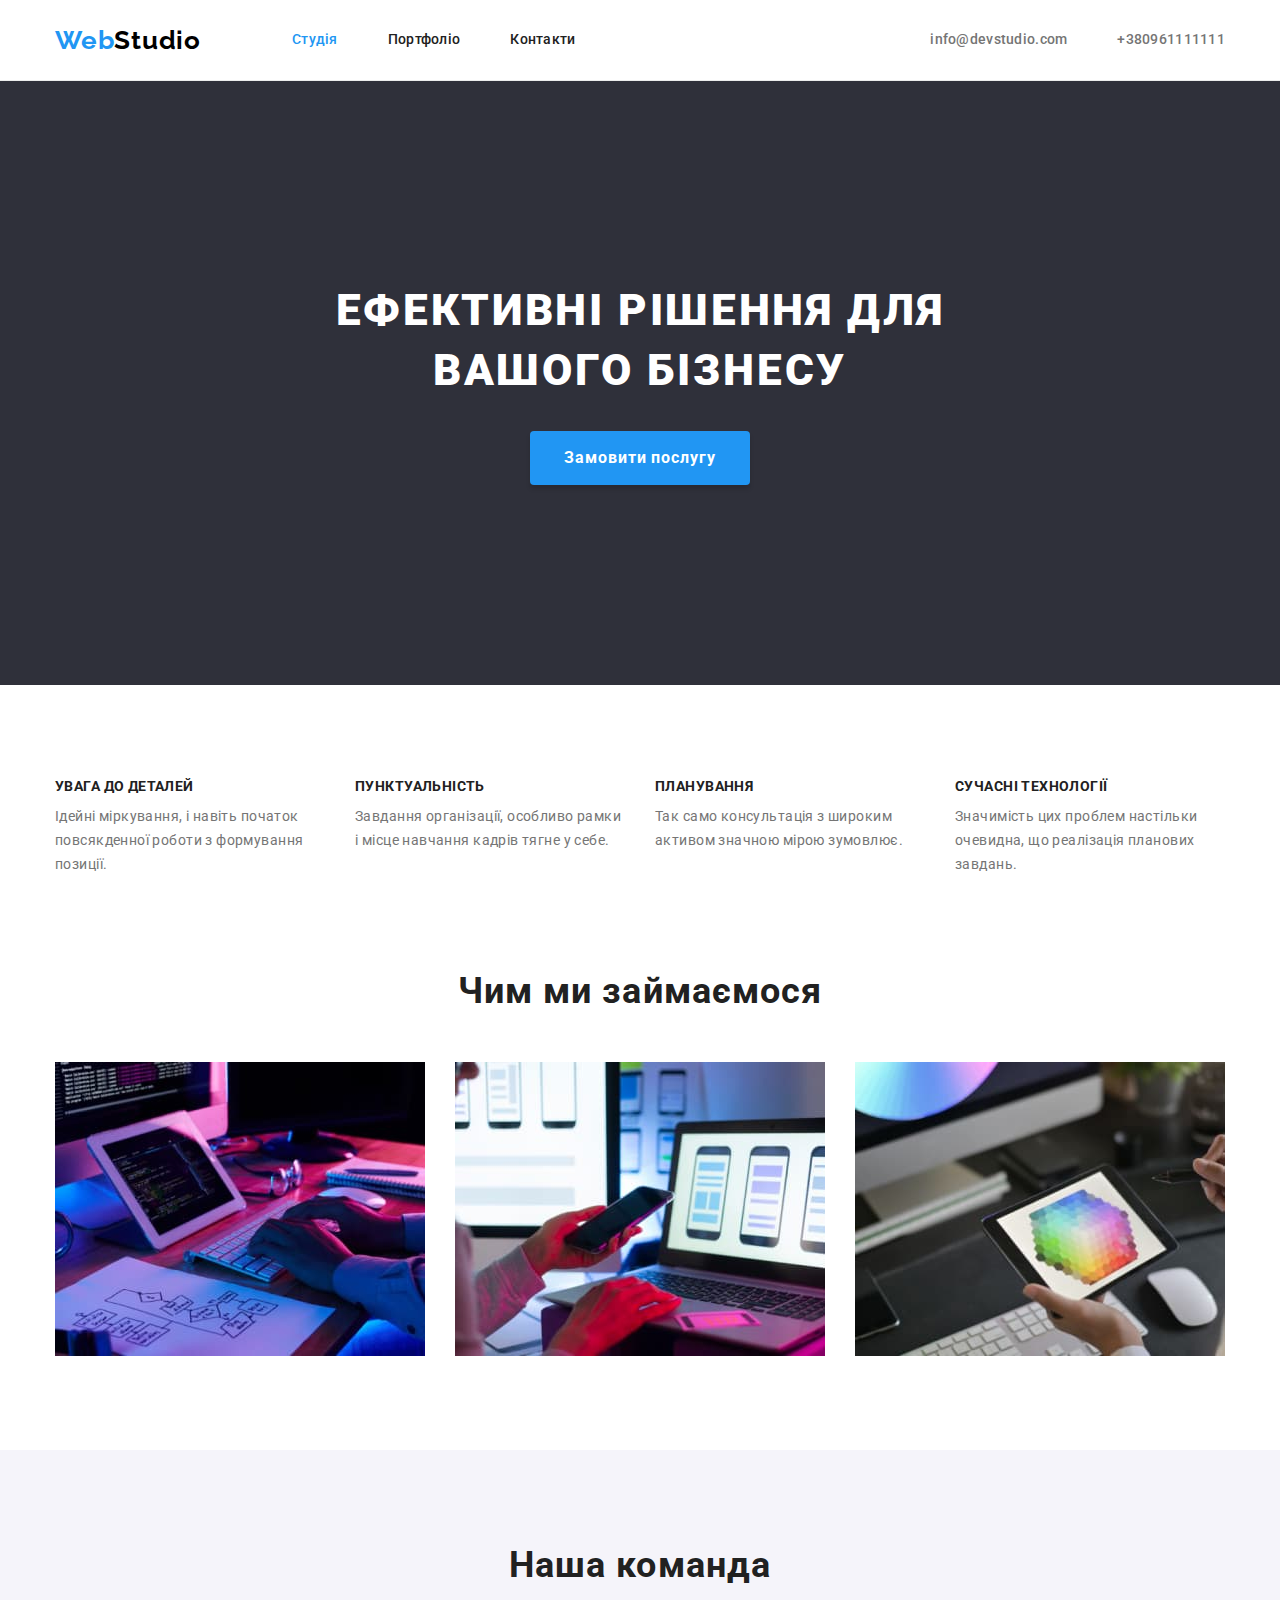
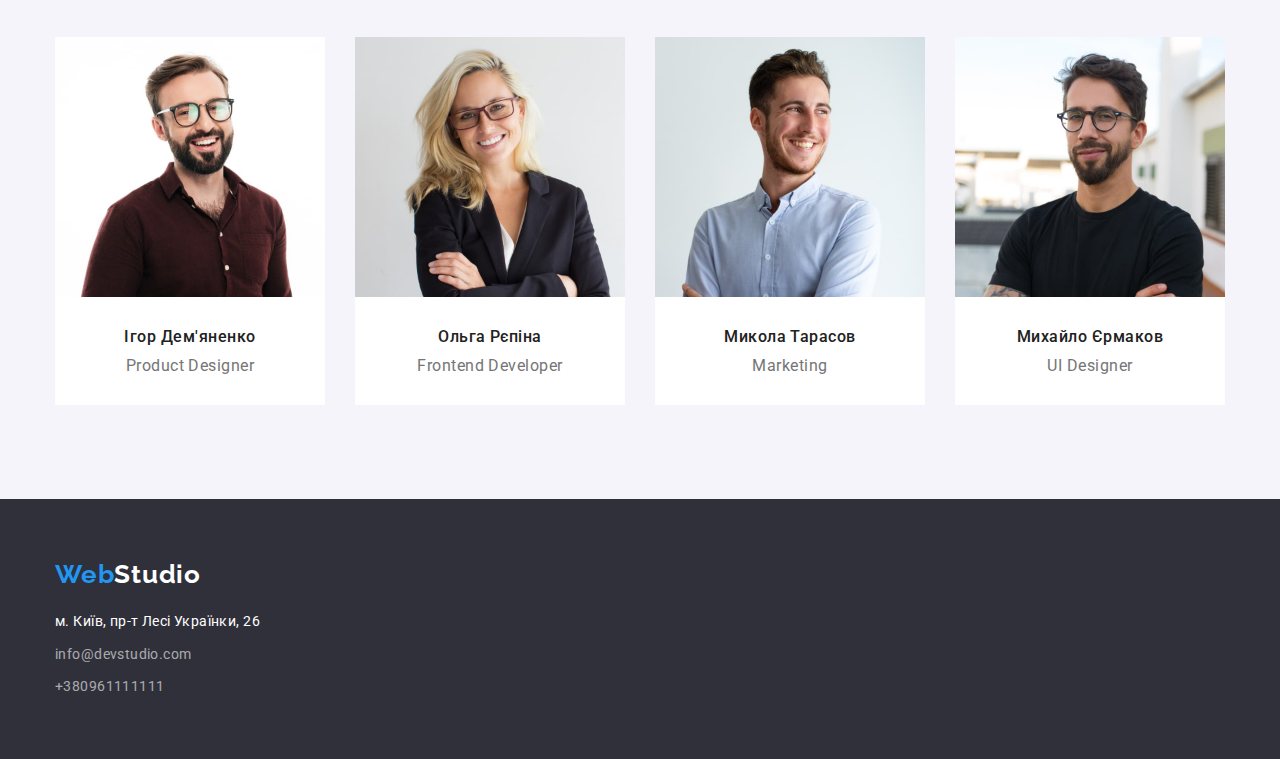
==== commit acbfae8c: "ДЗ№3" ====
--- a/index.html
+++ b/index.html
@@ -25,7 +25,7 @@
         <a class="logo link" href="index.html"
           >Web<span class="logo-wrap">Studio</span>
         </a>
-        <nav>
+        <nav class="main-nav">
           <ul class="nav list">
             <li class="item">
               <a class="site-nav link current" href="./index.html">Студія</a>
--- a/css/style.css
+++ b/css/style.css
@@ -44,7 +44,7 @@
     margin-right: auto;
     padding-left: 15px;
     padding-right: 15px;
-    width: 1230px;
+    width: 1200px;
     /* outline: 2px dashed blueviolet; */
 }
 
@@ -70,12 +70,13 @@
 }
 .nav{
     display: flex;
-    margin-left: 91px;
-
 }
 
 .nav .item +.item{
     margin-left: 50px;
+}
+.main-nav{
+    margin-left: 91px;
 }
 .site-nav{
     display: block;
@@ -98,6 +99,10 @@
 margin-left: 50px;
 }
 .contacts-header {
+    display: block;
+    padding-top: 32px;
+    padding-bottom: 32px;
+    
     color: var(--secondary-color);
     font-weight: 500;
     line-height: 1.14;
@@ -196,6 +201,7 @@
 .section-tittle{
     margin-top: 0;
     margin-bottom: 50px;
+
     text-align: center;
     font-weight: 700;
     font-size: 36px;
@@ -210,8 +216,7 @@
     
 }
 .tittle .item{
-    flex-basis:370px ;
-/* flex-basis: calc((100% - 60px) / 3); */
+flex-basis: calc((100% - 60px) / 3);
 }
 .tittle .item:last-child{
     margin-right: 0px;
@@ -226,10 +231,12 @@
     flex-wrap: wrap;
     gap: 30px;
 }
-.personnel .list-back{
-    flex-basis: 270px;
-/* flex-basis: calc((100% - 90px) / 4); */
+.personnel .list-back{ 
+flex-basis: calc((100% - 90px) / 4);
    
+}
+.personnel .list-back:last-child{
+    margin-right: 0px;
 }
 .team-members{
     padding-top: 30px;
@@ -292,7 +299,6 @@
 /*Портфоліо*/
 /*Проекти*/
 .filter-button{
-min-width: 130px;
 padding: 6px 25px;
 border-radius: 4px ;
 color: var(--main-color);
@@ -328,8 +334,7 @@
     gap: 30px;
 }
 .works{
-flex-basis: 370px;
-  /* flex-basis:calc((100% - 60px) / 3) ; */
+ flex-basis:calc((100% - 60px) / 3) ; 
 
 
 /* width: 380px;
@@ -376,4 +381,4 @@
 }
 .current{
     color: var(--akcent-color);
-}+}
